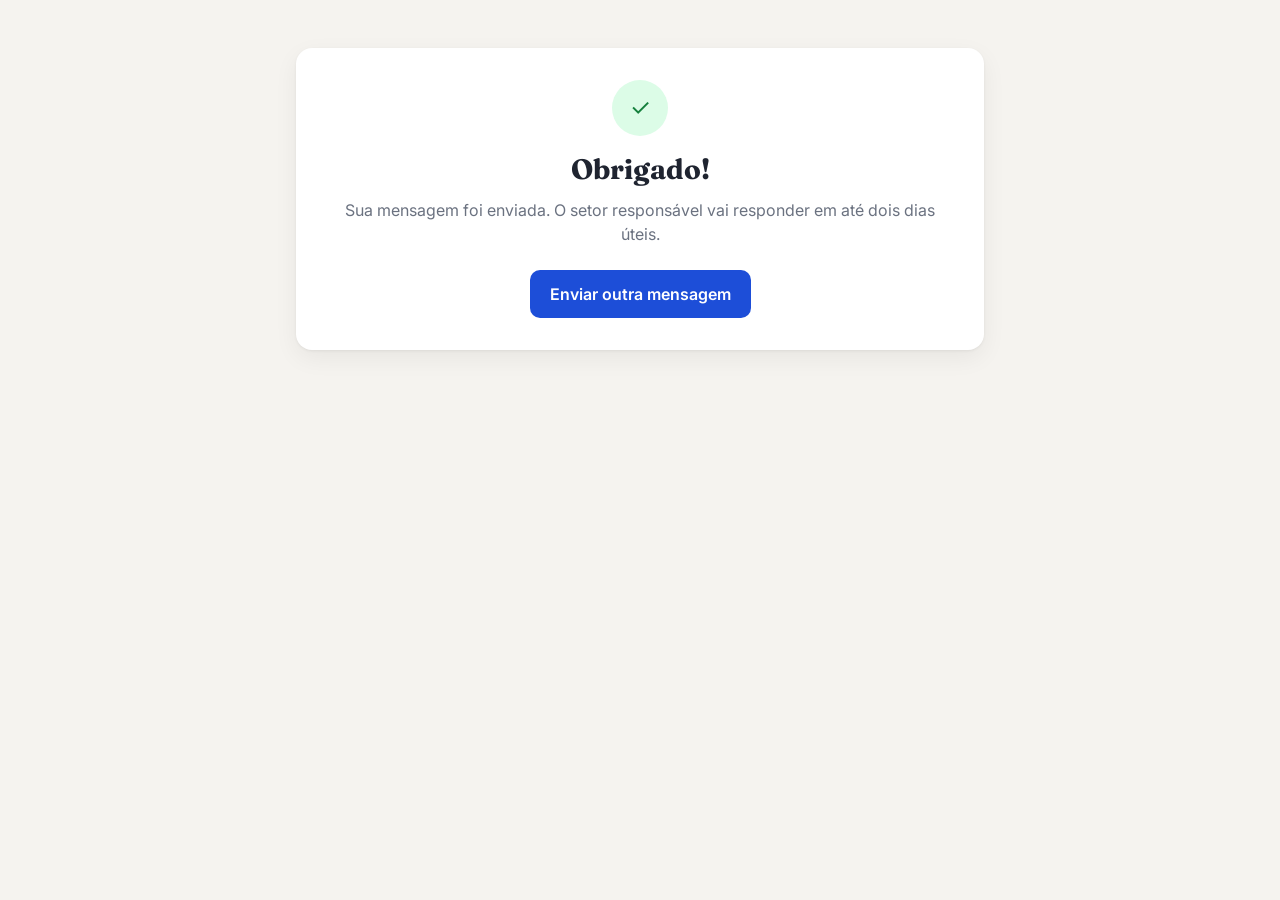
==== obrigado.html @ aa5d652b "Primeira versão do formulário Fale Conosco" ====
<!DOCTYPE html>
<html lang="pt-BR">
<head>
  <meta charset="UTF-8">
  <meta name="viewport" content="width=device-width, initial-scale=1.0">
  <title>Mensagem enviada — Faculdade Horizonte</title>
  <link rel="preconnect" href="https://fonts.googleapis.com">
  <link rel="preconnect" href="https://fonts.gstatic.com" crossorigin>
  <link href="https://fonts.googleapis.com/css2?family=Fraunces:opsz,wght@9..144,600&family=Inter:wght@400;500;600&display=swap" rel="stylesheet">
  <link rel="stylesheet" href="css/style.css">
  <script src="js/script.js" defer></script>
</head>
<body>
  <main class="page">
    <div class="card success" role="status">
      <div class="success-icon" aria-hidden="true">✓</div>
      <h1>Obrigado<span id="success-name"></span>!</h1>
      <p>Sua mensagem foi enviada. O setor responsável vai responder em até dois dias úteis.</p>
      <a class="button" href="index.html">Enviar outra mensagem</a>
    </div>
  </main>
</body>
</html>
---- css/style.css ----
:root {
    --bg: #f5f3ef;
    --card: #ffffff;
    --text: #1f2430;
    --muted: #6b7280;
    --border: #d9d6cf;
    --border-hover: #b8b4aa;
    --accent: #1d4ed8;
    --error: #b42318;
    --radius: 10px;
}

* {
    box-sizing: border-box;
}

body {
    margin: 0;
    font-family: "Inter", system-ui, sans-serif;
    background: var(--bg);
    color: var(--text);
    line-height: 1.5;
}

h1 {
    font-family: "Fraunces", Georgia, serif;
    font-size: 2rem;
    font-weight: 700;
    margin: 0 0 24px;
    text-align: center;
}

mark{
    background-color: #1d4ed8;
    color: #ffffff;
    padding: 0 4px;
    border-radius: 4px;
}
h2,
legend {
    font-family: "Fraunces", Georgia, serif;
}

.page {
    max-width: 720px;
    margin: 0 auto;
    padding: 48px 16px;
}

.card {
    background: var(--card);
    border-radius: 16px;
    padding: 32px;
    box-shadow: 0 1px 3px rgb(0 0 0 / .06), 0 8px 24px rgb(0 0 0 / .06);
}

/* Seções do formulário */
fieldset {
    border: 0;
    padding: 0;
    margin: 0 0 28px;
    min-width: 0;
}

legend {
    font-size: 1.25rem;
    margin-bottom: 16px;
}

.row {
    display: grid;
    grid-template-columns: 1fr 1fr;
    gap: 16px;
}

/* Campos */
.field {
    display: flex;
    flex-direction: column;
    gap: 6px;
    margin-bottom: 16px;
}

label,
.label {
    font-weight: 500;
    font-size: .9rem;
}

.optional,
.counter {
    color: var(--muted);
    font-weight: 400;
    font-size: .85rem;
}

.counter {
    align-self: flex-end;
}

input,
select,
textarea {
    width: 100%;
    font: inherit;
    color: inherit;
    padding: 10px 12px;
    border: 1px solid var(--border);
    border-radius: var(--radius);
    background: #fff;
    transition: border-color .15s;
}

textarea {
    resize: vertical;
}

input:hover,
select:hover,
textarea:hover {
    border-color: var(--border-hover);
}

input:focus-visible,
select:focus-visible,
textarea:focus-visible {
    outline: 2px solid var(--accent);
    outline-offset: 1px;
    border-color: var(--accent);
}

::placeholder {
    color: #9ca3af;
}

/* Mensagem de erro só aparece depois que o usuário mexe no campo */
.error {
    display: none;
    color: var(--error);
    font-size: .85rem;
}

input:user-invalid ~ .error,
textarea:user-invalid ~ .error {
    display: block;
}

input:user-invalid,
select:user-invalid,
textarea:user-invalid {
    border-color: var(--error);
}

/* Chips: esconde o radio e estiliza o texto */
.chips {
    display: flex;
    flex-wrap: wrap;
    gap: 8px;
}

.chip {
    position: relative;
}

.chip input {
    position: absolute;
    opacity: 0;
    width: 1px;
    height: 1px;
}

.chip span {
    display: inline-block;
    padding: 8px 14px;
    border: 1px solid var(--border);
    border-radius: 999px;
    font-weight: 400;
    cursor: pointer;
    transition: background .15s, border-color .15s, color .15s;
}

.chip span:hover {
    border-color: var(--accent);
}

.chip input:checked + span {
    background: var(--accent);
    border-color: var(--accent);
    color: #fff;
}

.chip input:focus-visible + span {
    outline: 2px solid var(--accent);
    outline-offset: 2px;
}

/* Consentimento */
.consent {
    display: flex;
    gap: 10px;
    align-items: flex-start;
    font-weight: 400;
    margin-bottom: 24px;
}

.consent input {
    width: 18px;
    height: 18px;
    margin-top: 2px;
    flex-shrink: 0;
    accent-color: var(--accent);
}

/* Botões (.button é um link com cara de botão) */
button,
.button {
    display: inline-block;
    text-decoration: none;
    font: inherit;
    font-weight: 600;
    padding: 12px 20px;
    border: 0;
    border-radius: var(--radius);
    background: var(--accent);
    color: #fff;
    cursor: pointer;
    transition: filter .15s;
}

button:hover,
.button:hover {
    filter: brightness(1.1);
}

button:focus-visible,
.button:focus-visible {
    outline: 2px solid var(--accent);
    outline-offset: 2px;
}

/* Tela de sucesso */
.success {
    text-align: center;
}

.success-icon {
    width: 56px;
    height: 56px;
    margin: 0 auto 12px;
    display: grid;
    place-items: center;
    border-radius: 50%;
    background: #dcfce7;
    color: #15803d;
    font-size: 1.5rem;
}

.success h1 {
    font-size: 1.75rem;
    margin: 0 0 8px;
}

.success p {
    color: var(--muted);
    margin: 0 0 24px;
}

/* Celular */
@media (max-width: 560px) {
    .card {
        padding: 24px 20px;
    }

    .row {
        grid-template-columns: 1fr;
        gap: 0;
    }

    button,
    .button {
        width: 100%;
    }
}
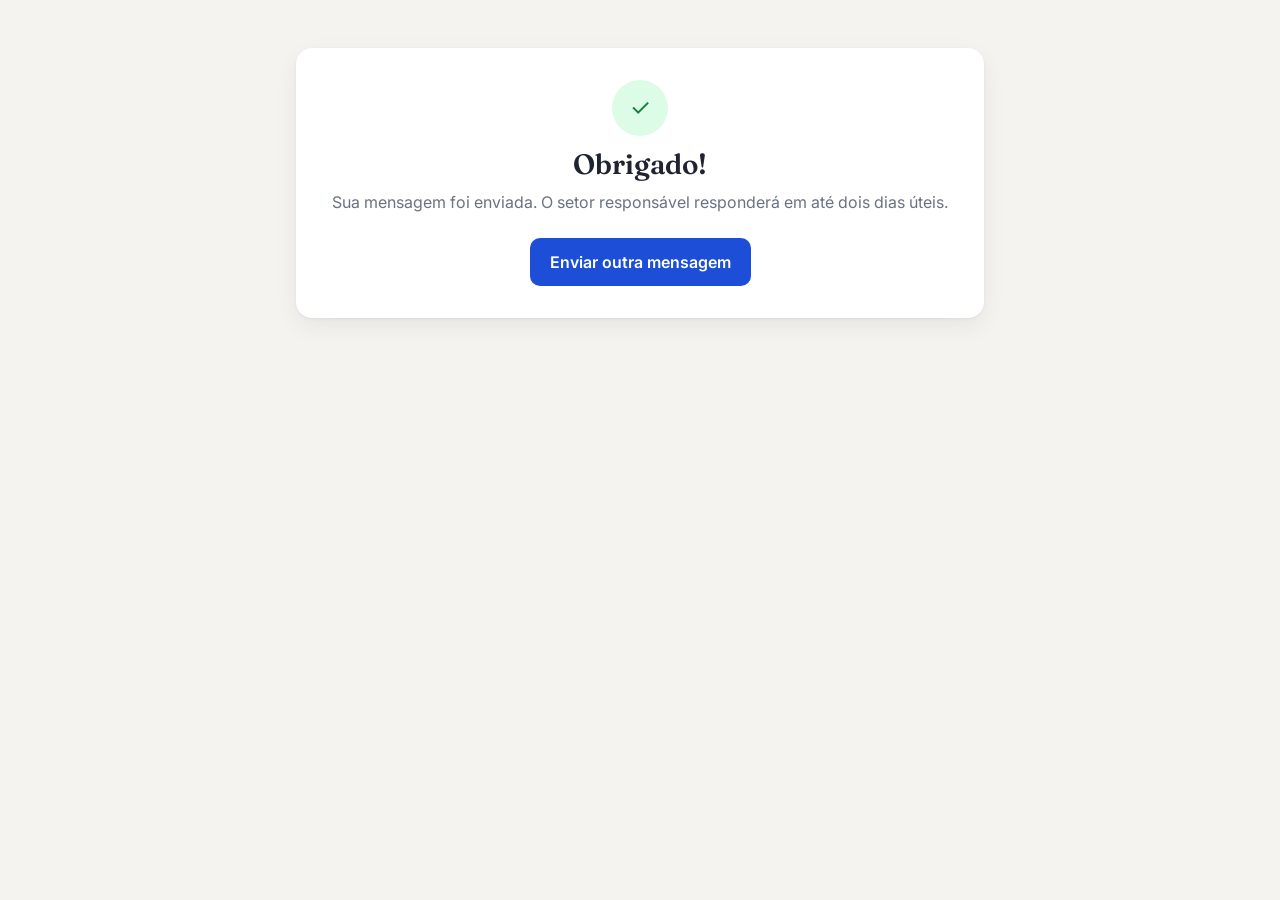
==== commit 7664c343: "Traduz o projeto inteiro para português Textos, comentários, nomes de funções, variáveis, ids, class" ====
--- a/obrigado.html
+++ b/obrigado.html
@@ -1,23 +1,30 @@
 <!DOCTYPE html>
 <html lang="pt-BR">
+
 <head>
   <meta charset="UTF-8">
   <meta name="viewport" content="width=device-width, initial-scale=1.0">
-  <title>Mensagem enviada — Faculdade Horizonte</title>
+  <meta name="robots" content="noindex">
+  <meta name="color-scheme" content="light dark">
+  <title>Mensagem Enviada — Faculdade Horizonte</title>
   <link rel="preconnect" href="https://fonts.googleapis.com">
   <link rel="preconnect" href="https://fonts.gstatic.com" crossorigin>
-  <link href="https://fonts.googleapis.com/css2?family=Fraunces:opsz,wght@9..144,600&family=Inter:wght@400;500;600&display=swap" rel="stylesheet">
-  <link rel="stylesheet" href="css/style.css">
+  <link
+    href="https://fonts.googleapis.com/css2?family=Fraunces:opsz,wght@9..144,600&family=Inter:wght@400;500;600&display=swap"
+    rel="stylesheet">
+  <link rel="stylesheet" href="css/estilo.css">
   <script src="js/script.js" defer></script>
 </head>
+
 <body>
-  <main class="page">
-    <div class="card success" role="status">
-      <div class="success-icon" aria-hidden="true">✓</div>
-      <h1>Obrigado<span id="success-name"></span>!</h1>
-      <p>Sua mensagem foi enviada. O setor responsável vai responder em até dois dias úteis.</p>
-      <a class="button" href="index.html">Enviar outra mensagem</a>
-    </div>
+  <main class="pagina">
+    <section class="cartao sucesso" role="status" aria-labelledby="titulo-sucesso">
+      <div class="icone-sucesso" aria-hidden="true">✓</div>
+      <h1 id="titulo-sucesso">Obrigado<span id="nome-sucesso"></span>!</h1>
+      <p>Sua mensagem foi enviada. O setor responsável responderá em até dois dias úteis.</p>
+      <a class="botao" href="index.html">Enviar outra mensagem</a>
+    </section>
   </main>
 </body>
+
 </html>
--- a/css/estilo.css
+++ b/css/estilo.css
@@ -0,0 +1,355 @@
+:root {
+    color-scheme: light;
+    --fundo: #f5f3ef;
+    --cartao: #ffffff;
+    --campo: #ffffff;
+    --texto: #1f2430;
+    --suave: #6b7280;
+    --marcador: #9ca3af;
+    --borda: #d9d6cf;
+    --borda-hover: #b8b4aa;
+    --destaque: #1d4ed8;
+    --sobre-destaque: #ffffff;
+    --erro: #b42318;
+    --sucesso-fundo: #dcfce7;
+    --sucesso-texto: #15803d;
+    --sombra: 0 1px 3px rgb(0 0 0 / .06), 0 8px 24px rgb(0 0 0 / .06);
+    --raio: 10px;
+    --velocidade: .15s;
+}
+
+@media (prefers-color-scheme: dark) {
+    :root {
+        color-scheme: dark;
+        --fundo: #12141a;
+        --cartao: #1b1e26;
+        --campo: #12141a;
+        --texto: #e8e9ed;
+        --suave: #9aa1ad;
+        --marcador: #6b7280;
+        --borda: #343844;
+        --borda-hover: #4b5060;
+        --destaque: #5b8cff;
+        --sobre-destaque: #0b1020;
+        --erro: #f97066;
+        --sucesso-fundo: #14532d;
+        --sucesso-texto: #86efac;
+        --sombra: 0 1px 3px rgb(0 0 0 / .4), 0 8px 24px rgb(0 0 0 / .3);
+    }
+}
+
+*,
+*::before,
+*::after {
+    box-sizing: border-box;
+}
+
+body {
+    margin: 0;
+    font-family: "Inter", system-ui, sans-serif;
+    background: var(--fundo);
+    color: var(--texto);
+    line-height: 1.5;
+    -webkit-font-smoothing: antialiased;
+}
+
+h1,
+h2,
+legend {
+    font-family: "Fraunces", Georgia, serif;
+    font-weight: 600;
+    line-height: 1.2;
+}
+
+h1 {
+    font-size: clamp(1.75rem, 1.2rem + 2vw, 2.5rem);
+    margin: 0 0 12px;
+}
+
+.pagina {
+    max-width: 720px;
+    margin: 0 auto;
+    padding: 48px 16px;
+}
+
+.introducao {
+    text-align: center;
+    margin-bottom: 32px;
+}
+
+.introducao p {
+    max-width: 52ch;
+    margin: 0 auto;
+    color: var(--suave);
+}
+
+.introducao .rotulo-topo {
+    display: inline-block;
+    margin-bottom: 12px;
+    padding: 2px 10px;
+    border-radius: 999px;
+    background: var(--destaque);
+    color: var(--sobre-destaque);
+    font-size: .8rem;
+    font-weight: 600;
+    letter-spacing: .06em;
+    text-transform: uppercase;
+}
+
+.cartao {
+    background: var(--cartao);
+    border-radius: 16px;
+    padding: 32px;
+    box-shadow: var(--sombra);
+}
+
+fieldset {
+    border: 0;
+    padding: 0;
+    margin: 0 0 28px;
+    min-width: 0;
+}
+
+legend {
+    padding: 0;
+    font-size: 1.25rem;
+    margin-bottom: 16px;
+}
+
+.linha {
+    display: grid;
+    grid-template-columns: 1fr 1fr;
+    gap: 16px;
+}
+
+.campo {
+    display: flex;
+    flex-direction: column;
+    gap: 6px;
+    margin-bottom: 16px;
+}
+
+label,
+.rotulo {
+    font-weight: 500;
+    font-size: .9rem;
+}
+
+legend.rotulo {
+    font-family: inherit;
+    line-height: 1.5;
+    margin-bottom: 8px;
+}
+
+.opcional,
+.contador {
+    color: var(--suave);
+    font-weight: 400;
+    font-size: .85rem;
+}
+
+.contador {
+    align-self: flex-end;
+    font-variant-numeric: tabular-nums;
+}
+
+input,
+select,
+textarea {
+    width: 100%;
+    font: inherit;
+    color: inherit;
+    padding: 10px 12px;
+    border: 1px solid var(--borda);
+    border-radius: var(--raio);
+    background: var(--campo);
+    transition: border-color var(--velocidade);
+}
+
+textarea {
+    resize: vertical;
+    min-height: 120px;
+}
+
+input:hover,
+select:hover,
+textarea:hover {
+    border-color: var(--borda-hover);
+}
+
+input:focus-visible,
+select:focus-visible,
+textarea:focus-visible {
+    outline: 2px solid var(--destaque);
+    outline-offset: 1px;
+    border-color: var(--destaque);
+}
+
+::placeholder {
+    color: var(--marcador);
+}
+
+.erro {
+    display: none;
+    color: var(--erro);
+    font-size: .85rem;
+}
+
+:is(input, select, textarea):user-invalid {
+    border-color: var(--erro);
+}
+
+:is(input, select, textarea):user-invalid ~ .erro {
+    display: block;
+}
+
+.opcoes {
+    display: flex;
+    flex-wrap: wrap;
+    gap: 8px;
+}
+
+.opcao {
+    position: relative;
+}
+
+.opcao input {
+    position: absolute;
+    opacity: 0;
+    width: 1px;
+    height: 1px;
+}
+
+.opcao span {
+    display: inline-block;
+    padding: 8px 14px;
+    border: 1px solid var(--borda);
+    border-radius: 999px;
+    font-weight: 400;
+    cursor: pointer;
+    transition: background var(--velocidade), border-color var(--velocidade), color var(--velocidade);
+}
+
+.opcao span:hover {
+    border-color: var(--destaque);
+}
+
+.opcao input:checked + span {
+    background: var(--destaque);
+    border-color: var(--destaque);
+    color: var(--sobre-destaque);
+}
+
+.opcao input:focus-visible + span {
+    outline: 2px solid var(--destaque);
+    outline-offset: 2px;
+}
+
+.consentimento {
+    display: flex;
+    gap: 10px;
+    align-items: flex-start;
+    font-weight: 400;
+    margin-bottom: 24px;
+    cursor: pointer;
+}
+
+.consentimento input {
+    width: 18px;
+    height: 18px;
+    margin-top: 2px;
+    flex-shrink: 0;
+    accent-color: var(--destaque);
+}
+
+button,
+.botao {
+    display: inline-block;
+    text-decoration: none;
+    font: inherit;
+    font-weight: 600;
+    padding: 12px 20px;
+    border: 0;
+    border-radius: var(--raio);
+    background: var(--destaque);
+    color: var(--sobre-destaque);
+    cursor: pointer;
+    transition: filter var(--velocidade), transform var(--velocidade);
+}
+
+button:hover,
+.botao:hover {
+    filter: brightness(1.1);
+}
+
+button:active,
+.botao:active {
+    transform: translateY(1px);
+}
+
+button:focus-visible,
+.botao:focus-visible {
+    outline: 2px solid var(--destaque);
+    outline-offset: 2px;
+}
+
+button:disabled {
+    cursor: progress;
+    opacity: .7;
+    filter: none;
+    transform: none;
+}
+
+.sucesso {
+    text-align: center;
+}
+
+.icone-sucesso {
+    width: 56px;
+    height: 56px;
+    margin: 0 auto 12px;
+    display: grid;
+    place-items: center;
+    border-radius: 50%;
+    background: var(--sucesso-fundo);
+    color: var(--sucesso-texto);
+    font-size: 1.5rem;
+}
+
+.sucesso h1 {
+    font-size: 1.75rem;
+    margin: 0 0 8px;
+}
+
+.sucesso p {
+    color: var(--suave);
+    margin: 0 0 24px;
+}
+
+@media (max-width: 560px) {
+    .pagina {
+        padding-block: 32px;
+    }
+
+    .cartao {
+        padding: 24px 20px;
+    }
+
+    .linha {
+        grid-template-columns: 1fr;
+        gap: 0;
+    }
+
+    button,
+    .botao {
+        width: 100%;
+    }
+}
+
+@media (prefers-reduced-motion: reduce) {
+    *,
+    *::before,
+    *::after {
+        transition: none !important;
+    }
+}
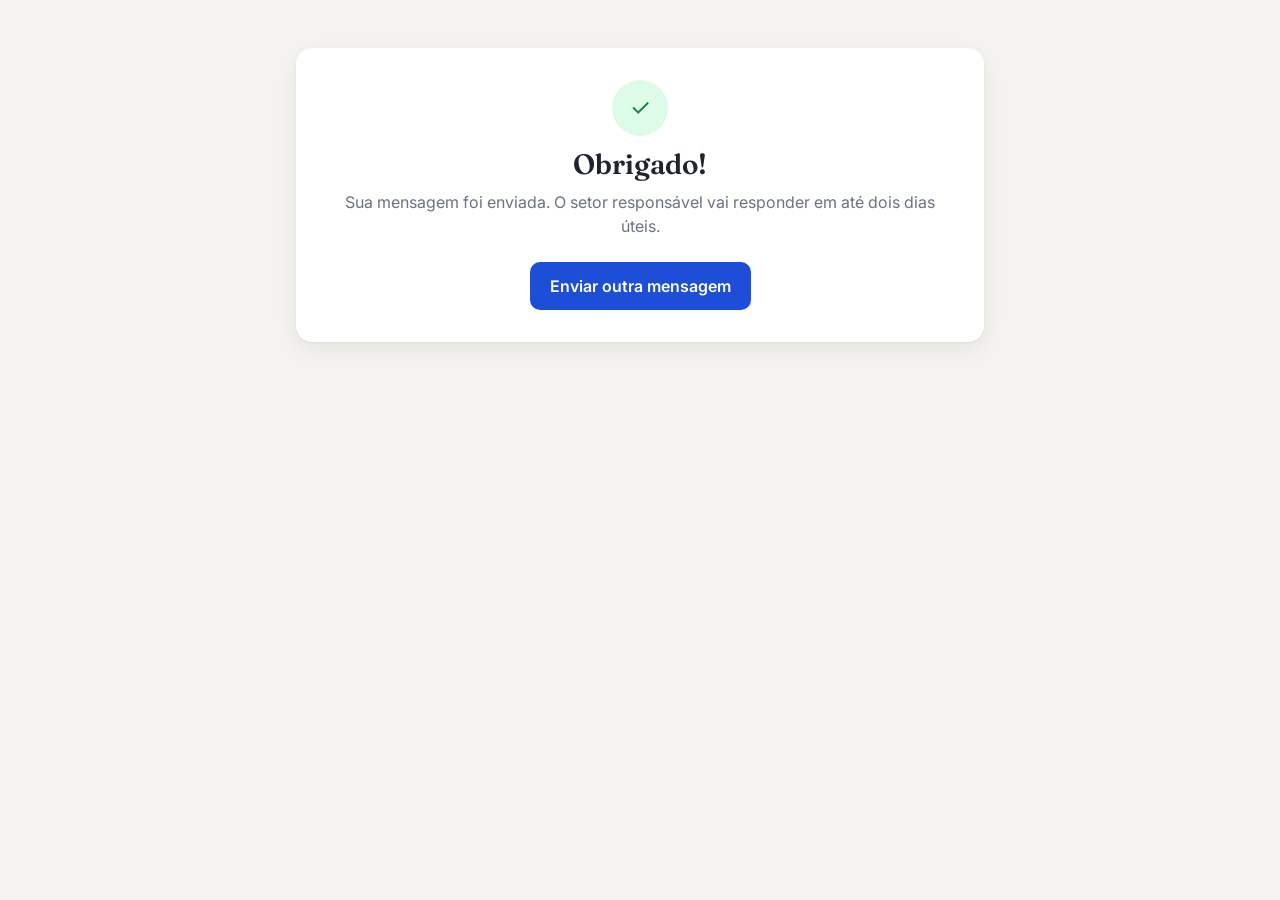
==== commit fa1b1de8: "Traduz o repositório para o português" ====
--- a/obrigado.html
+++ b/obrigado.html
@@ -12,8 +12,8 @@
   <link
     href="https://fonts.googleapis.com/css2?family=Fraunces:opsz,wght@9..144,600&family=Inter:wght@400;500;600&display=swap"
     rel="stylesheet">
-  <link rel="stylesheet" href="css/estilo.css">
-  <script src="js/script.js" defer></script>
+  <link rel="stylesheet" href="css/estilos.css">
+  <script src="js/principal.js" defer></script>
 </head>
 
 <body>
@@ -21,7 +21,7 @@
     <section class="cartao sucesso" role="status" aria-labelledby="titulo-sucesso">
       <div class="icone-sucesso" aria-hidden="true">✓</div>
       <h1 id="titulo-sucesso">Obrigado<span id="nome-sucesso"></span>!</h1>
-      <p>Sua mensagem foi enviada. O setor responsável responderá em até dois dias úteis.</p>
+      <p>Sua mensagem foi enviada. O setor responsável vai responder em até dois dias úteis.</p>
       <a class="botao" href="index.html">Enviar outra mensagem</a>
     </section>
   </main>
--- a/css/estilos.css
+++ b/css/estilos.css
@@ -0,0 +1,355 @@
+:root {
+    color-scheme: light;
+    --fundo: #f5f3ef;
+    --fundo-cartao: #ffffff;
+    --fundo-campo: #ffffff;
+    --texto: #1f2430;
+    --suave: #6b7280;
+    --marcador: #9ca3af;
+    --borda: #d9d6cf;
+    --borda-hover: #b8b4aa;
+    --destaque: #1d4ed8;
+    --sobre-destaque: #ffffff;
+    --erro: #b42318;
+    --fundo-sucesso: #dcfce7;
+    --texto-sucesso: #15803d;
+    --sombra: 0 1px 3px rgb(0 0 0 / .06), 0 8px 24px rgb(0 0 0 / .06);
+    --raio: 10px;
+    --velocidade: .15s;
+}
+
+@media (prefers-color-scheme: dark) {
+    :root {
+        color-scheme: dark;
+        --fundo: #12141a;
+        --fundo-cartao: #1b1e26;
+        --fundo-campo: #12141a;
+        --texto: #e8e9ed;
+        --suave: #9aa1ad;
+        --marcador: #6b7280;
+        --borda: #343844;
+        --borda-hover: #4b5060;
+        --destaque: #5b8cff;
+        --sobre-destaque: #0b1020;
+        --erro: #f97066;
+        --fundo-sucesso: #14532d;
+        --texto-sucesso: #86efac;
+        --sombra: 0 1px 3px rgb(0 0 0 / .4), 0 8px 24px rgb(0 0 0 / .3);
+    }
+}
+
+*,
+*::before,
+*::after {
+    box-sizing: border-box;
+}
+
+body {
+    margin: 0;
+    font-family: "Inter", system-ui, sans-serif;
+    background: var(--fundo);
+    color: var(--texto);
+    line-height: 1.5;
+    -webkit-font-smoothing: antialiased;
+}
+
+h1,
+h2,
+legend {
+    font-family: "Fraunces", Georgia, serif;
+    font-weight: 600;
+    line-height: 1.2;
+}
+
+h1 {
+    font-size: clamp(1.75rem, 1.2rem + 2vw, 2.5rem);
+    margin: 0 0 12px;
+}
+
+.pagina {
+    max-width: 720px;
+    margin: 0 auto;
+    padding: 48px 16px;
+}
+
+.introducao {
+    text-align: center;
+    margin-bottom: 32px;
+}
+
+.introducao p {
+    max-width: 52ch;
+    margin: 0 auto;
+    color: var(--suave);
+}
+
+.introducao .selo {
+    display: inline-block;
+    margin-bottom: 12px;
+    padding: 2px 10px;
+    border-radius: 999px;
+    background: var(--destaque);
+    color: var(--sobre-destaque);
+    font-size: .8rem;
+    font-weight: 600;
+    letter-spacing: .06em;
+    text-transform: uppercase;
+}
+
+.cartao {
+    background: var(--fundo-cartao);
+    border-radius: 16px;
+    padding: 32px;
+    box-shadow: var(--sombra);
+}
+
+fieldset {
+    border: 0;
+    padding: 0;
+    margin: 0 0 28px;
+    min-width: 0;
+}
+
+legend {
+    padding: 0;
+    font-size: 1.25rem;
+    margin-bottom: 16px;
+}
+
+.linha {
+    display: grid;
+    grid-template-columns: 1fr 1fr;
+    gap: 16px;
+}
+
+.campo {
+    display: flex;
+    flex-direction: column;
+    gap: 6px;
+    margin-bottom: 16px;
+}
+
+label,
+.rotulo {
+    font-weight: 500;
+    font-size: .9rem;
+}
+
+legend.rotulo {
+    font-family: inherit;
+    line-height: 1.5;
+    margin-bottom: 8px;
+}
+
+.opcional,
+.contador {
+    color: var(--suave);
+    font-weight: 400;
+    font-size: .85rem;
+}
+
+.contador {
+    align-self: flex-end;
+    font-variant-numeric: tabular-nums;
+}
+
+input,
+select,
+textarea {
+    width: 100%;
+    font: inherit;
+    color: inherit;
+    padding: 10px 12px;
+    border: 1px solid var(--borda);
+    border-radius: var(--raio);
+    background: var(--fundo-campo);
+    transition: border-color var(--velocidade);
+}
+
+textarea {
+    resize: vertical;
+    min-height: 120px;
+}
+
+input:hover,
+select:hover,
+textarea:hover {
+    border-color: var(--borda-hover);
+}
+
+input:focus-visible,
+select:focus-visible,
+textarea:focus-visible {
+    outline: 2px solid var(--destaque);
+    outline-offset: 1px;
+    border-color: var(--destaque);
+}
+
+::placeholder {
+    color: var(--marcador);
+}
+
+.erro {
+    display: none;
+    color: var(--erro);
+    font-size: .85rem;
+}
+
+:is(input, select, textarea):user-invalid {
+    border-color: var(--erro);
+}
+
+:is(input, select, textarea):user-invalid ~ .erro {
+    display: block;
+}
+
+.opcoes {
+    display: flex;
+    flex-wrap: wrap;
+    gap: 8px;
+}
+
+.opcao {
+    position: relative;
+}
+
+.opcao input {
+    position: absolute;
+    opacity: 0;
+    width: 1px;
+    height: 1px;
+}
+
+.opcao span {
+    display: inline-block;
+    padding: 8px 14px;
+    border: 1px solid var(--borda);
+    border-radius: 999px;
+    font-weight: 400;
+    cursor: pointer;
+    transition: background var(--velocidade), border-color var(--velocidade), color var(--velocidade);
+}
+
+.opcao span:hover {
+    border-color: var(--destaque);
+}
+
+.opcao input:checked + span {
+    background: var(--destaque);
+    border-color: var(--destaque);
+    color: var(--sobre-destaque);
+}
+
+.opcao input:focus-visible + span {
+    outline: 2px solid var(--destaque);
+    outline-offset: 2px;
+}
+
+.consentimento {
+    display: flex;
+    gap: 10px;
+    align-items: flex-start;
+    font-weight: 400;
+    margin-bottom: 24px;
+    cursor: pointer;
+}
+
+.consentimento input {
+    width: 18px;
+    height: 18px;
+    margin-top: 2px;
+    flex-shrink: 0;
+    accent-color: var(--destaque);
+}
+
+button,
+.botao {
+    display: inline-block;
+    text-decoration: none;
+    font: inherit;
+    font-weight: 600;
+    padding: 12px 20px;
+    border: 0;
+    border-radius: var(--raio);
+    background: var(--destaque);
+    color: var(--sobre-destaque);
+    cursor: pointer;
+    transition: filter var(--velocidade), transform var(--velocidade);
+}
+
+button:hover,
+.botao:hover {
+    filter: brightness(1.1);
+}
+
+button:active,
+.botao:active {
+    transform: translateY(1px);
+}
+
+button:focus-visible,
+.botao:focus-visible {
+    outline: 2px solid var(--destaque);
+    outline-offset: 2px;
+}
+
+button:disabled {
+    cursor: progress;
+    opacity: .7;
+    filter: none;
+    transform: none;
+}
+
+.sucesso {
+    text-align: center;
+}
+
+.icone-sucesso {
+    width: 56px;
+    height: 56px;
+    margin: 0 auto 12px;
+    display: grid;
+    place-items: center;
+    border-radius: 50%;
+    background: var(--fundo-sucesso);
+    color: var(--texto-sucesso);
+    font-size: 1.5rem;
+}
+
+.sucesso h1 {
+    font-size: 1.75rem;
+    margin: 0 0 8px;
+}
+
+.sucesso p {
+    color: var(--suave);
+    margin: 0 0 24px;
+}
+
+@media (max-width: 560px) {
+    .pagina {
+        padding-block: 32px;
+    }
+
+    .cartao {
+        padding: 24px 20px;
+    }
+
+    .linha {
+        grid-template-columns: 1fr;
+        gap: 0;
+    }
+
+    button,
+    .botao {
+        width: 100%;
+    }
+}
+
+@media (prefers-reduced-motion: reduce) {
+    *,
+    *::before,
+    *::after {
+        transition: none !important;
+    }
+}
